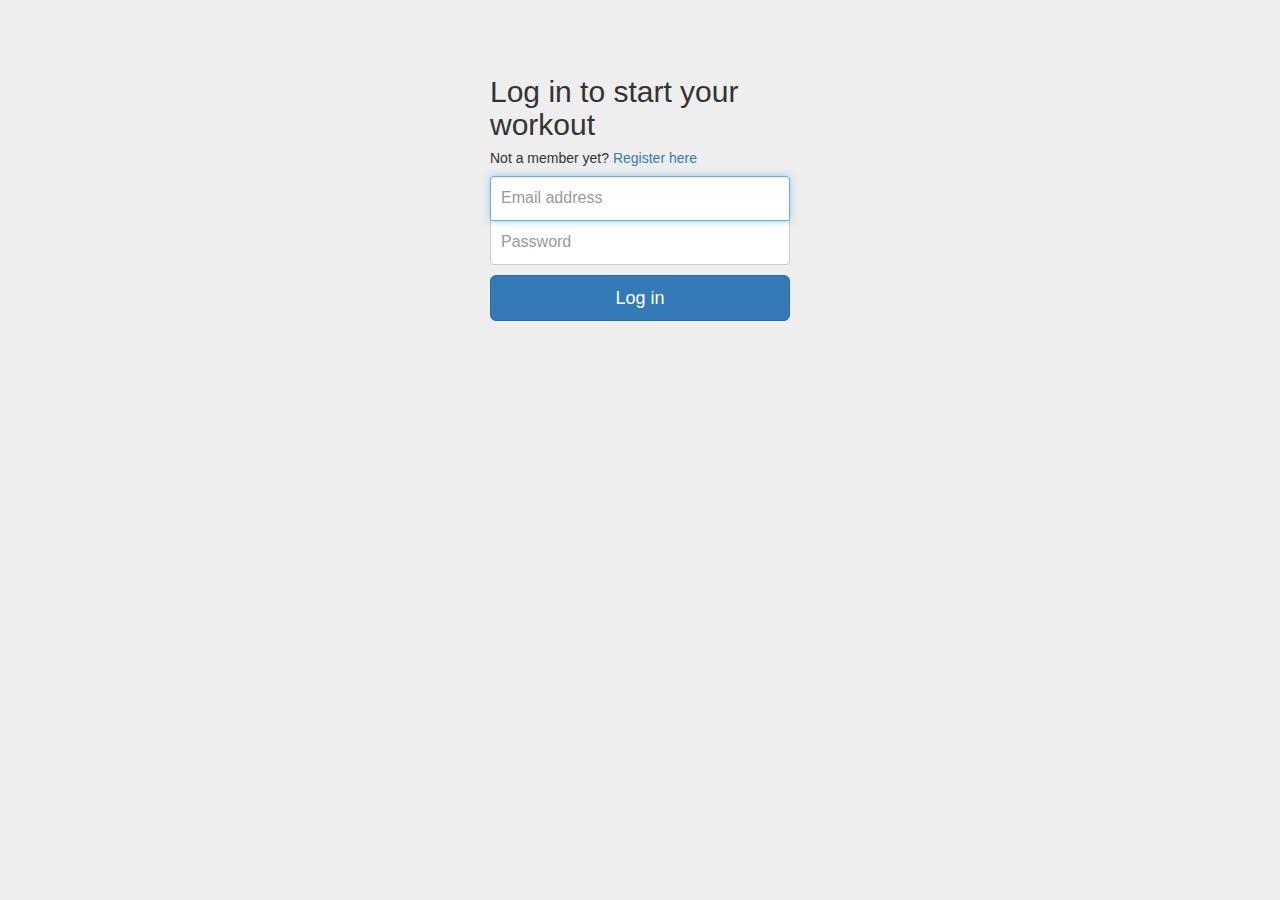
==== index.html @ d319d93f "Redirect to add.html on successful login, and start setting up that page" ====
<!DOCTYPE html>
<html lang="en">
  <head>
    <meta charset="utf-8">
    <meta http-equiv="X-UA-Compatible" content="IE=edge">
    <meta name="viewport" content="width=device-width, initial-scale=1">
    <title>EvenLift - Login</title>

    <!-- Bootstrap -->
    <link rel="stylesheet" href="http://netdna.bootstrapcdn.com/bootstrap/3.1.1/css/bootstrap.min.css">

    <!-- Custom styles for login screen -->
    <link href="css/index.css" rel="stylesheet">

    <!-- Install Firebase & Simple Login -->
    <script type='text/javascript' src='https://cdn.firebase.com/js/client/1.0.6/firebase.js'></script>
    <script type='text/javascript' src='https://cdn.firebase.com/js/simple-login/1.3.0/firebase-simple-login.js'></script>

    <!-- HTML5 Shim and Respond.js IE8 support of HTML5 elements and media queries -->
    <!-- WARNING: Respond.js doesn't work if you view the page via file:// -->
    <!--[if lt IE 9]>
      <script src="https://oss.maxcdn.com/libs/html5shiv/3.7.0/html5shiv.js"></script>
      <script src="https://oss.maxcdn.com/libs/respond.js/1.4.2/respond.min.js"></script>
    <![endif]-->
  </head>
  <body>
    <div class="container">

      <div class="form-signin">
        <h2 class="form-signin-heading">Log in to start your workout</h2>
        <h5 class="form-signin-subheading">Not a member yet? <a href="register.html">Register here</a></h5>
        <input type="email" id="email" class="form-control" placeholder="Email address" required autofocus>
        <input type="password" id="password" class="form-control" placeholder="Password" required>
        <button class="btn btn-lg btn-primary btn-block" onclick="attemptLogin()">Log in</button>
      </div>

    </div> <!-- /container -->

    <!-- jQuery (necessary for Bootstrap's JavaScript plugins) -->
    <script src="https://ajax.googleapis.com/ajax/libs/jquery/1.11.0/jquery.min.js"></script>
    <!-- Include all compiled plugins (below), or include individual files as needed -->
    <script src="http://netdna.bootstrapcdn.com/bootstrap/3.1.1/js/bootstrap.min.js"></script>
    <script>
        var fb = new Firebase('https://evenlift.firebaseio.com/');
        var auth = new FirebaseSimpleLogin(fb, function(error, user) {
          if (error) {
            // an error occurred while attempting login
            alert(error);
            $('#password').val('');
          } else if (user) {
            // user logged in
            startWorkout(user);
          }
        });
        // Logout the user whenever we get to this page
        auth.logout();

        function startWorkout(user) {
          window.location.href = "add.html";
        }

        function attemptLogin() {
          var email = $('#email').val();
          var password = $('#password').val();
          auth.login('password', { email: email, password: password });
        };

        $('#password').keypress(function (e) {
          if (e.keyCode == 13) {
            attemptLogin();
          }
        });
      </script>
  </body>
</html>
---- css/index.css ----
body {
  padding-top: 40px;
  padding-bottom: 40px;
  background-color: #eee;
}

.form-signin {
  max-width: 330px;
  padding: 15px;
  margin: 0 auto;
}

.form-signin .form-signin-subheading {
  font-weight: normal;
  margin-bottom: 10px;
}
.form-signin .form-control {
  position: relative;
  height: auto;
  -webkit-box-sizing: border-box;
     -moz-box-sizing: border-box;
          box-sizing: border-box;
  padding: 10px;
  font-size: 16px;
}
.form-signin .form-control:focus {
  z-index: 2;
}
.form-signin input[type="email"] {
  margin-bottom: -1px;
  border-bottom-right-radius: 0;
  border-bottom-left-radius: 0;
}
.form-signin input[type="password"] {
  margin-bottom: 10px;
  border-top-left-radius: 0;
  border-top-right-radius: 0;
}
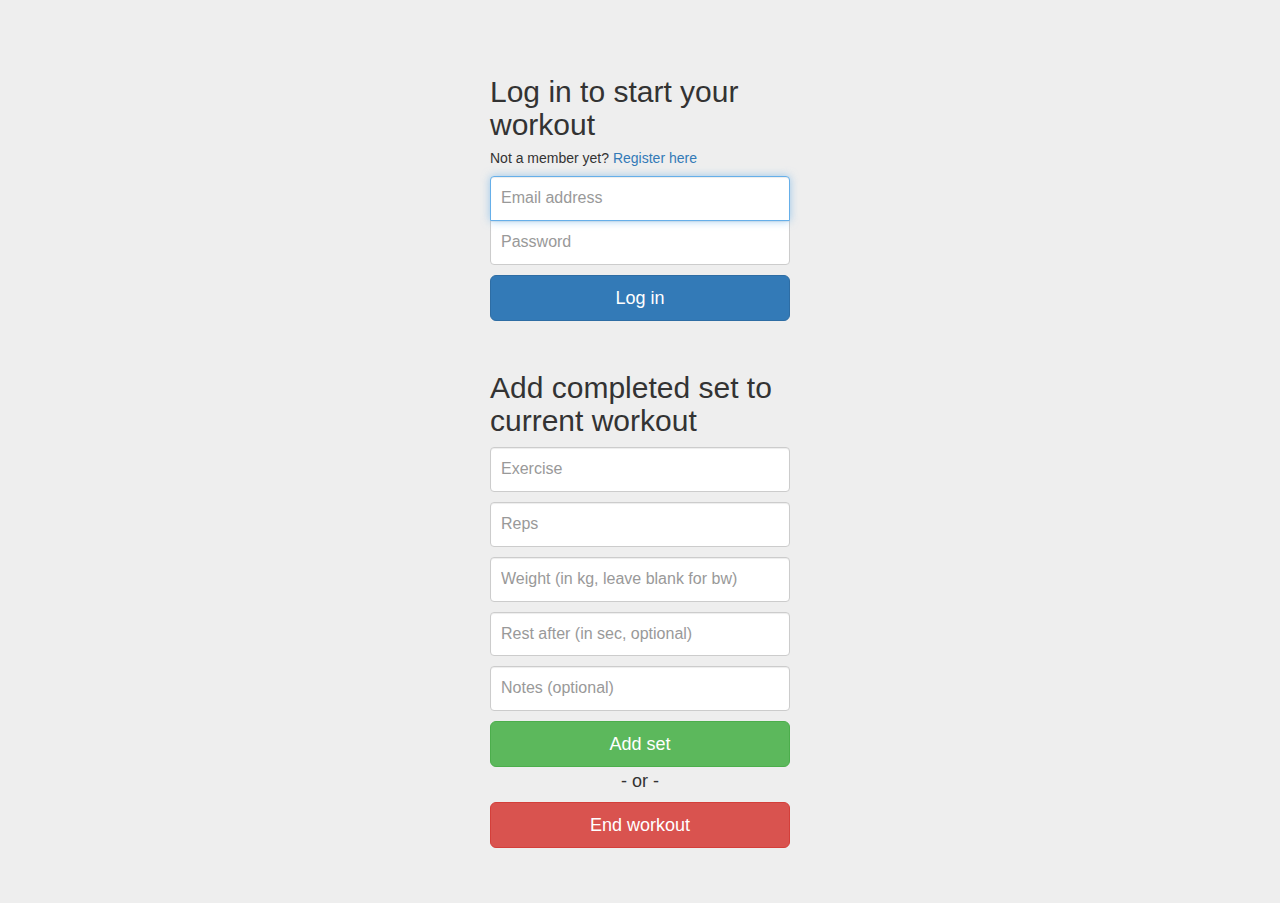
==== commit 1718c7df: "Combine both pages into a single page web app" ====
--- a/index.html
+++ b/index.html
@@ -4,12 +4,12 @@
     <meta charset="utf-8">
     <meta http-equiv="X-UA-Compatible" content="IE=edge">
     <meta name="viewport" content="width=device-width, initial-scale=1">
-    <title>EvenLift - Login</title>
+    <title>EvenLift</title>
 
     <!-- Bootstrap -->
     <link rel="stylesheet" href="http://netdna.bootstrapcdn.com/bootstrap/3.1.1/css/bootstrap.min.css">
 
-    <!-- Custom styles for login screen -->
+    <!-- Custom styles -->
     <link href="css/index.css" rel="stylesheet">
 
     <!-- Install Firebase & Simple Login -->
@@ -26,13 +26,25 @@
   <body>
     <div class="container">
 
-      <div class="form-signin">
+      <div class="form-signin" id="login">
         <h2 class="form-signin-heading">Log in to start your workout</h2>
         <h5 class="form-signin-subheading">Not a member yet? <a href="register.html">Register here</a></h5>
         <input type="email" id="email" class="form-control" placeholder="Email address" required autofocus>
         <input type="password" id="password" class="form-control" placeholder="Password" required>
         <button class="btn btn-lg btn-primary btn-block" onclick="attemptLogin()">Log in</button>
-      </div>
+      </div> <!-- /login -->
+
+      <div class="form-signin" id="add">
+        <h2 class="form-signin-heading">Add completed set to current workout</h2>
+        <input type="text" class="form-control" placeholder="Exercise" required autofocus>
+        <input type="number" min="1" class="form-control" placeholder="Reps" required>
+        <input type="number" min="1" class="form-control" placeholder="Weight (in kg, leave blank for bw)">
+        <input type="number" class="form-control" placeholder="Rest after (in sec, optional)">
+        <input type="text" class="form-control" placeholder="Notes (optional)">
+        <button class="btn btn-lg btn-success btn-block" >Add set</button>
+        <h4 class="form-signin-heading">- or -</h4>
+        <button class="btn btn-lg btn-danger btn-block">End workout</button>
+      </div> <!-- /add -->
 
     </div> <!-- /container -->
 
@@ -56,7 +68,7 @@
         auth.logout();
 
         function startWorkout(user) {
-          window.location.href = "add.html";
+          // do shit here
         }
 
         function attemptLogin() {
@@ -70,6 +82,8 @@
             attemptLogin();
           }
         });
+
+        //fb.push({exercise: exercise, time: time, reps: reps, weight: weight, rest: rest});
       </script>
   </body>
 </html>--- a/css/index.css
+++ b/css/index.css
@@ -26,6 +26,13 @@
 .form-signin .form-control:focus {
   z-index: 2;
 }
+.form-signin input {
+  margin-bottom: 10px;
+}
+.form-signin h4 {
+  margin-top: 5px;
+  text-align: center;
+}
 .form-signin input[type="email"] {
   margin-bottom: -1px;
   border-bottom-right-radius: 0;
